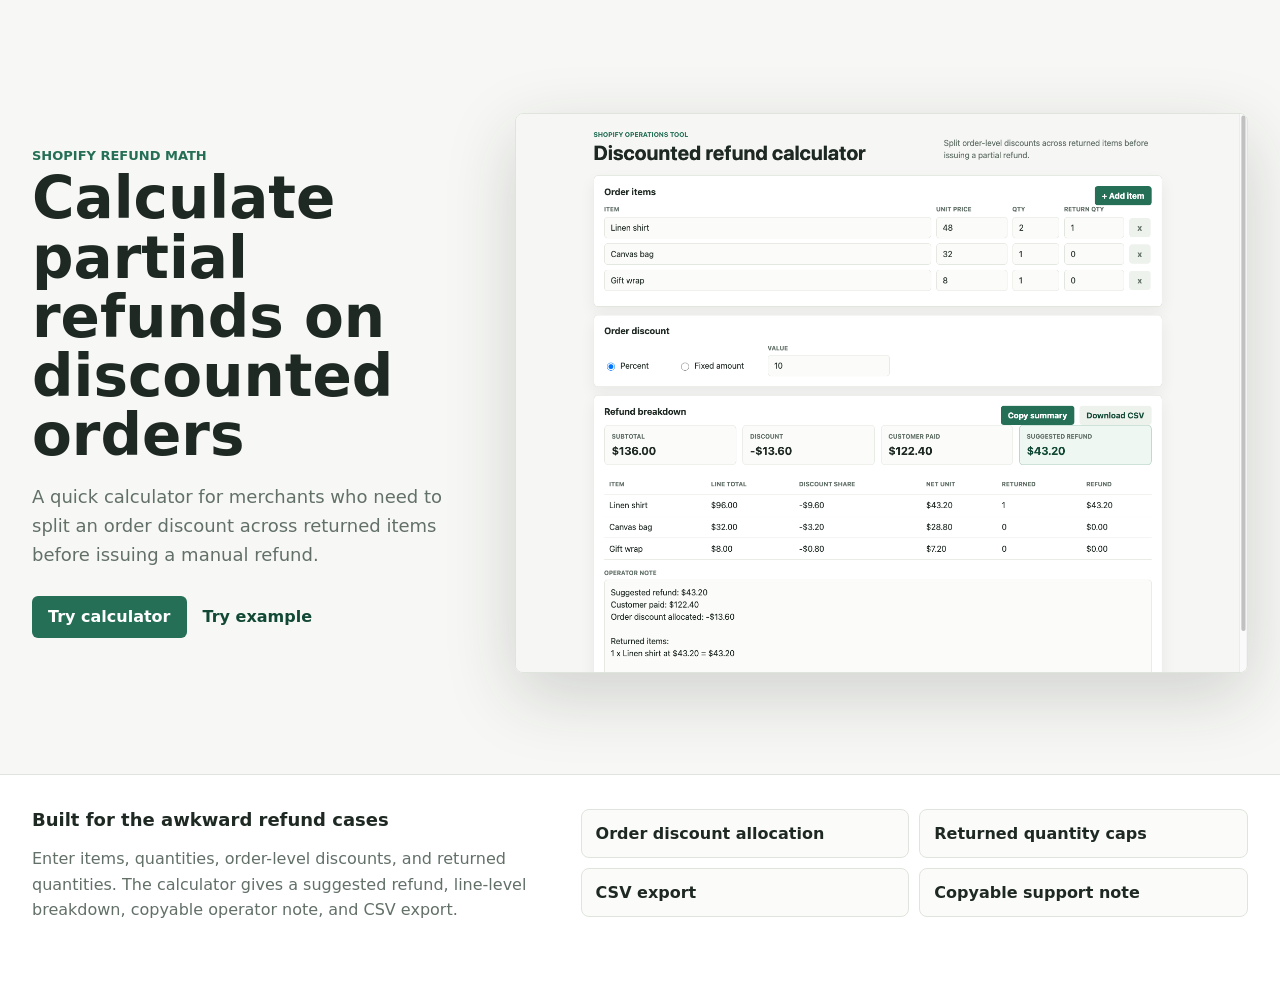
==== index.html @ 1cb8e7e4 "Initial static demo" ====
<!doctype html>
<html lang="en">
  <head>
    <meta charset="utf-8" />
    <meta name="viewport" content="width=device-width, initial-scale=1" />
    <title>Discounted Refund Calculator for Shopify</title>
    <link rel="stylesheet" href="styles.css" />
  </head>
  <body class="landing">
    <main>
      <section class="landing-hero">
        <div class="landing-copy">
          <p class="eyebrow">Shopify refund math</p>
          <h1>Calculate partial refunds on discounted orders</h1>
          <p>
            A quick calculator for merchants who need to split an order discount
            across returned items before issuing a manual refund.
          </p>
          <div class="hero-actions">
            <a class="button-link" href="calculator.html">Try calculator</a>
            <a class="text-link" href="calculator.html">Try example</a>
          </div>
        </div>
        <img
          class="product-shot"
          src="assets/app-screenshot.png"
          alt="Screenshot of the refund calculator interface"
        />
      </section>

      <section class="landing-band">
        <div>
          <h2>Built for the awkward refund cases</h2>
          <p>
            Enter items, quantities, order-level discounts, and returned
            quantities. The calculator gives a suggested refund, line-level
            breakdown, copyable operator note, and CSV export.
          </p>
        </div>
        <div class="feature-list">
          <span>Order discount allocation</span>
          <span>Returned quantity caps</span>
          <span>CSV export</span>
          <span>Copyable support note</span>
        </div>
      </section>
    </main>
  </body>
</html>
---- styles.css ----
:root {
  color-scheme: light;
  --bg: #f6f7f4;
  --panel: #ffffff;
  --ink: #1f2923;
  --muted: #627068;
  --line: #dfe5dc;
  --accent: #256f57;
  --accent-strong: #124936;
  --warn: #b55f24;
}

* {
  box-sizing: border-box;
}

body {
  margin: 0;
  background: var(--bg);
  color: var(--ink);
  font-family:
    Inter, ui-sans-serif, system-ui, -apple-system, BlinkMacSystemFont, "Segoe UI",
    sans-serif;
}

body.landing {
  background: #f7f8f5;
}

button,
input,
textarea {
  font: inherit;
}

.shell {
  min-height: 100vh;
  padding: 32px;
}

.workspace {
  max-width: 1120px;
  margin: 0 auto;
}

.topbar {
  display: flex;
  justify-content: space-between;
  gap: 24px;
  align-items: end;
  margin-bottom: 24px;
}

.eyebrow {
  margin: 0 0 6px;
  color: var(--accent);
  font-size: 13px;
  font-weight: 700;
  text-transform: uppercase;
}

h1,
h2,
p {
  margin-top: 0;
}

h1 {
  margin-bottom: 0;
  font-size: 40px;
  line-height: 1.08;
  letter-spacing: 0;
}

h2 {
  margin-bottom: 16px;
  font-size: 18px;
  letter-spacing: 0;
}

.summary {
  max-width: 430px;
  margin-bottom: 4px;
  color: var(--muted);
  line-height: 1.5;
}

.panel {
  background: var(--panel);
  border: 1px solid var(--line);
  border-radius: 8px;
  padding: 20px;
  margin-bottom: 16px;
  box-shadow: 0 12px 30px rgba(31, 41, 35, 0.06);
}

.panel-head {
  display: flex;
  align-items: center;
  justify-content: space-between;
  gap: 16px;
}

button {
  min-height: 38px;
  border: 0;
  border-radius: 6px;
  padding: 0 14px;
  background: var(--accent);
  color: white;
  cursor: pointer;
  font-weight: 700;
}

button:hover {
  background: var(--accent-strong);
}

.button-link,
.text-link {
  min-height: 42px;
  display: inline-flex;
  align-items: center;
  justify-content: center;
  border-radius: 6px;
  font-weight: 700;
  text-decoration: none;
}

.button-link {
  padding: 0 16px;
  background: var(--accent);
  color: white;
}

.button-link:hover {
  background: var(--accent-strong);
}

.text-link {
  color: var(--accent-strong);
}

.landing-hero {
  min-height: 86vh;
  display: grid;
  grid-template-columns: minmax(320px, 0.76fr) minmax(420px, 1.24fr);
  gap: 34px;
  align-items: center;
  padding: 40px 32px 28px;
  overflow: hidden;
}

.landing-copy {
  max-width: 560px;
  margin-left: auto;
}

.landing-copy h1 {
  max-width: 680px;
  margin-bottom: 18px;
  font-size: 58px;
  line-height: 1.02;
}

.landing-copy p:not(.eyebrow) {
  color: var(--muted);
  font-size: 18px;
  line-height: 1.6;
}

.hero-actions {
  display: flex;
  flex-wrap: wrap;
  gap: 16px;
  align-items: center;
  margin-top: 26px;
}

.product-shot {
  width: min(980px, 100%);
  border: 1px solid var(--line);
  border-radius: 8px;
  box-shadow: 0 22px 70px rgba(31, 41, 35, 0.18);
}

.landing-band {
  display: grid;
  grid-template-columns: minmax(260px, 0.78fr) minmax(320px, 1fr);
  gap: 28px;
  align-items: start;
  padding: 34px 32px 48px;
  border-top: 1px solid var(--line);
  background: white;
}

.landing-band > div {
  max-width: 760px;
}

.landing-band p {
  color: var(--muted);
  line-height: 1.6;
}

.feature-list {
  display: grid;
  grid-template-columns: repeat(2, minmax(0, 1fr));
  gap: 10px;
}

.feature-list span {
  border: 1px solid var(--line);
  border-radius: 8px;
  padding: 14px;
  background: #fbfcfa;
  font-weight: 700;
}

button.secondary {
  background: #eef2ed;
  color: var(--accent-strong);
}

button.secondary:hover {
  background: #dfe5dc;
}

.action-row {
  display: flex;
  flex-wrap: wrap;
  gap: 10px;
}

.item-grid {
  display: grid;
  grid-template-columns: minmax(190px, 1fr) 140px 92px 118px 44px;
  gap: 10px;
  align-items: center;
}

.labels {
  margin-bottom: 8px;
  color: var(--muted);
  font-size: 12px;
  font-weight: 700;
  text-transform: uppercase;
}

.row {
  margin-bottom: 10px;
}

input,
textarea {
  width: 100%;
  border: 1px solid var(--line);
  border-radius: 6px;
  color: var(--ink);
  background: #fbfcfa;
}

input {
  min-height: 42px;
  padding: 0 12px;
}

textarea {
  min-height: 132px;
  padding: 12px;
  line-height: 1.5;
  resize: vertical;
}

.row button {
  width: 42px;
  padding: 0;
  background: #eef2ed;
  color: var(--muted);
}

.row button:hover {
  background: #dfe5dc;
  color: var(--ink);
}

.discount-row {
  display: grid;
  grid-template-columns: 130px 160px minmax(180px, 240px);
  gap: 16px;
  align-items: end;
}

.choice {
  min-height: 42px;
  display: flex;
  align-items: center;
  gap: 8px;
}

.choice input {
  width: 16px;
  min-height: 16px;
}

label span {
  display: block;
  margin-bottom: 6px;
  color: var(--muted);
  font-size: 12px;
  font-weight: 700;
  text-transform: uppercase;
}

.result-grid {
  display: grid;
  grid-template-columns: repeat(4, minmax(0, 1fr));
  gap: 12px;
  margin-bottom: 18px;
}

.result-grid div {
  border: 1px solid var(--line);
  border-radius: 8px;
  padding: 14px;
  background: #fbfcfa;
}

.result-grid span {
  display: block;
  margin-bottom: 8px;
  color: var(--muted);
  font-size: 12px;
  font-weight: 700;
  text-transform: uppercase;
}

.result-grid strong {
  display: block;
  font-size: 22px;
}

.refund-total {
  border-color: rgba(37, 111, 87, 0.35) !important;
  background: #eef7f2 !important;
}

.refund-total strong {
  color: var(--accent-strong);
}

.breakdown-wrap {
  overflow-x: auto;
}

table {
  width: 100%;
  min-width: 720px;
  border-collapse: collapse;
}

th,
td {
  border-bottom: 1px solid var(--line);
  padding: 12px 10px;
  text-align: left;
  white-space: nowrap;
}

th {
  color: var(--muted);
  font-size: 12px;
  text-transform: uppercase;
}

.copy-box {
  display: block;
  margin-top: 18px;
}

@media (max-width: 760px) {
  .shell {
    padding: 18px;
  }

  .topbar,
  .panel-head {
    align-items: start;
    flex-direction: column;
  }

  h1 {
    font-size: 30px;
  }

  .item-grid,
  .discount-row,
  .result-grid {
    grid-template-columns: 1fr;
  }

  .labels {
    display: none;
  }

  .row {
    border: 1px solid var(--line);
    border-radius: 8px;
    padding: 12px;
  }

  .landing-hero,
  .landing-band,
  .feature-list {
    grid-template-columns: 1fr;
  }

  .landing-hero {
    min-height: auto;
    padding: 28px 18px;
  }

  .landing-copy {
    margin-left: 0;
  }

  .landing-copy h1 {
    font-size: 34px;
  }
}
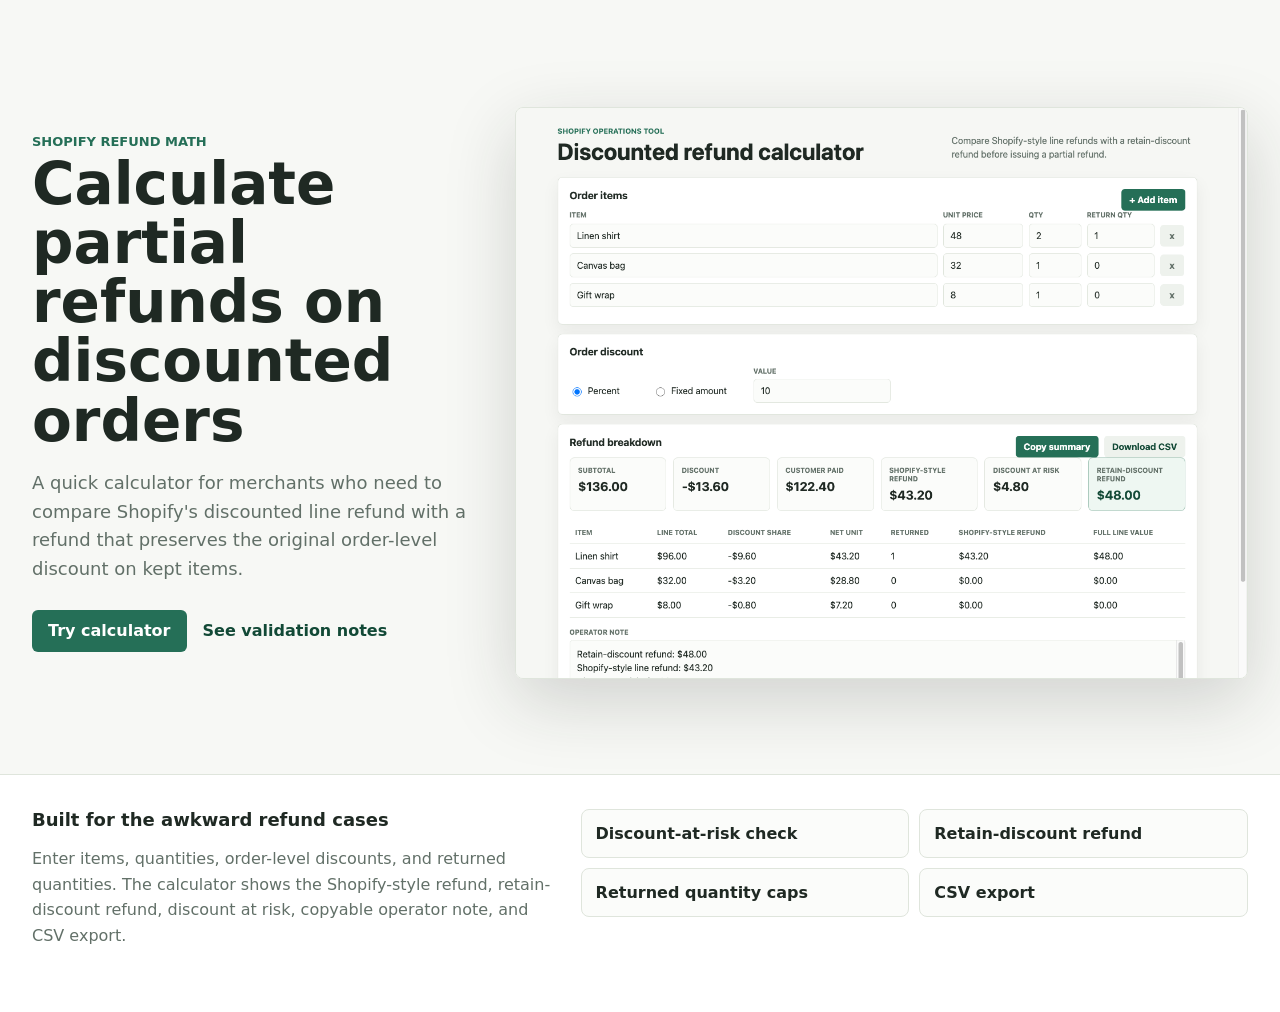
==== commit 35406500: "Show retain-discount refund comparison" ====
--- a/index.html
+++ b/index.html
@@ -13,12 +13,13 @@
           <p class="eyebrow">Shopify refund math</p>
           <h1>Calculate partial refunds on discounted orders</h1>
           <p>
-            A quick calculator for merchants who need to split an order discount
-            across returned items before issuing a manual refund.
+            A quick calculator for merchants who need to compare Shopify's
+            discounted line refund with a refund that preserves the original
+            order-level discount on kept items.
           </p>
           <div class="hero-actions">
-            <a class="button-link" href="calculator.html">Try calculator</a>
-            <a class="text-link" href="calculator.html">Try example</a>
+            <a class="button-link" href="index.html">Try calculator</a>
+            <a class="text-link" href="validation-research.md">See validation notes</a>
           </div>
         </div>
         <img
@@ -33,15 +34,16 @@
           <h2>Built for the awkward refund cases</h2>
           <p>
             Enter items, quantities, order-level discounts, and returned
-            quantities. The calculator gives a suggested refund, line-level
-            breakdown, copyable operator note, and CSV export.
+            quantities. The calculator shows the Shopify-style refund,
+            retain-discount refund, discount at risk, copyable operator note,
+            and CSV export.
           </p>
         </div>
         <div class="feature-list">
-          <span>Order discount allocation</span>
+          <span>Discount-at-risk check</span>
+          <span>Retain-discount refund</span>
           <span>Returned quantity caps</span>
           <span>CSV export</span>
-          <span>Copyable support note</span>
         </div>
       </section>
     </main>
--- a/styles.css
+++ b/styles.css
@@ -314,7 +314,7 @@
 
 .result-grid {
   display: grid;
-  grid-template-columns: repeat(4, minmax(0, 1fr));
+  grid-template-columns: repeat(6, minmax(0, 1fr));
   gap: 12px;
   margin-bottom: 18px;
 }
@@ -355,7 +355,7 @@
 
 table {
   width: 100%;
-  min-width: 720px;
+  min-width: 860px;
   border-collapse: collapse;
 }
 
@@ -394,9 +394,12 @@
   }
 
   .item-grid,
-  .discount-row,
+  .discount-row {
+    grid-template-columns: 1fr;
+  }
+
   .result-grid {
-    grid-template-columns: 1fr;
+    grid-template-columns: repeat(2, minmax(0, 1fr));
   }
 
   .labels {
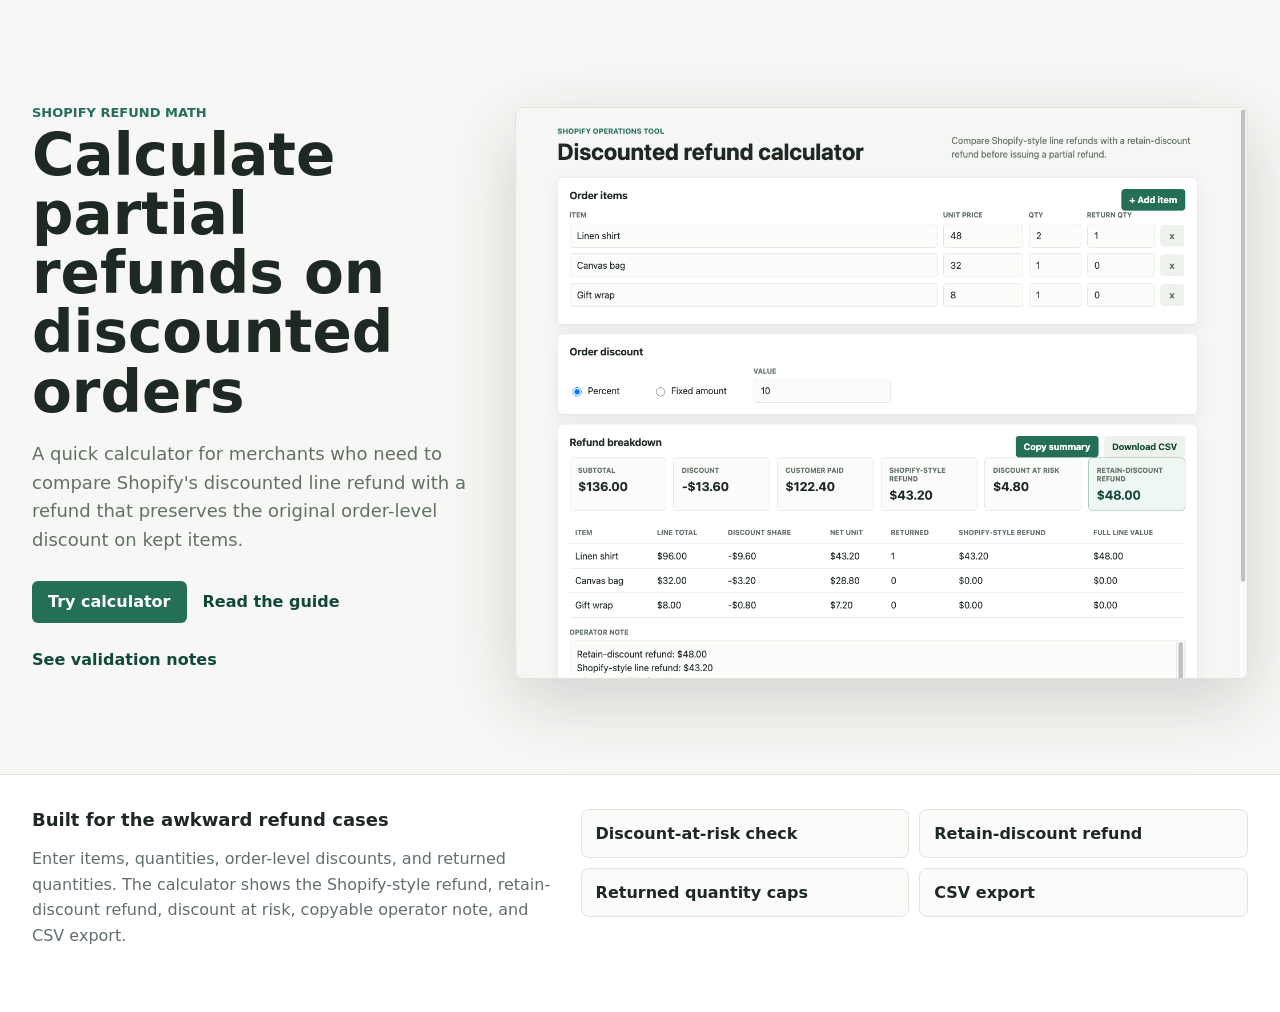
==== commit 75e9fb0a: "Add partial refund discount guide" ====
--- a/index.html
+++ b/index.html
@@ -19,6 +19,7 @@
           </p>
           <div class="hero-actions">
             <a class="button-link" href="index.html">Try calculator</a>
+            <a class="text-link" href="guide-shopify-partial-refund-discount.html">Read the guide</a>
             <a class="text-link" href="validation-research.md">See validation notes</a>
           </div>
         </div>
--- a/styles.css
+++ b/styles.css
@@ -203,6 +203,65 @@
   line-height: 1.6;
 }
 
+.article-shell {
+  max-width: 920px;
+}
+
+.article {
+  background: white;
+  border: 1px solid var(--line);
+  border-radius: 8px;
+  padding: 32px;
+  box-shadow: 0 12px 30px rgba(31, 41, 35, 0.06);
+}
+
+.article h1 {
+  margin-bottom: 18px;
+}
+
+.article h2 {
+  margin-top: 32px;
+}
+
+.article p,
+.article li {
+  color: var(--muted);
+  font-size: 17px;
+  line-height: 1.65;
+}
+
+.article strong {
+  color: var(--ink);
+}
+
+.article-actions {
+  display: flex;
+  flex-wrap: wrap;
+  gap: 16px;
+  align-items: center;
+  margin: 24px 0 10px;
+}
+
+.lead {
+  max-width: 780px;
+  font-size: 19px !important;
+}
+
+pre {
+  overflow-x: auto;
+  border: 1px solid var(--line);
+  border-radius: 8px;
+  padding: 16px;
+  background: #f3f6f2;
+}
+
+code {
+  color: var(--ink);
+  font-family: "SFMono-Regular", Consolas, "Liberation Mono", monospace;
+  font-size: 14px;
+  line-height: 1.55;
+}
+
 .feature-list {
   display: grid;
   grid-template-columns: repeat(2, minmax(0, 1fr));
@@ -418,6 +477,10 @@
     grid-template-columns: 1fr;
   }
 
+  .article {
+    padding: 22px;
+  }
+
   .landing-hero {
     min-height: auto;
     padding: 28px 18px;
